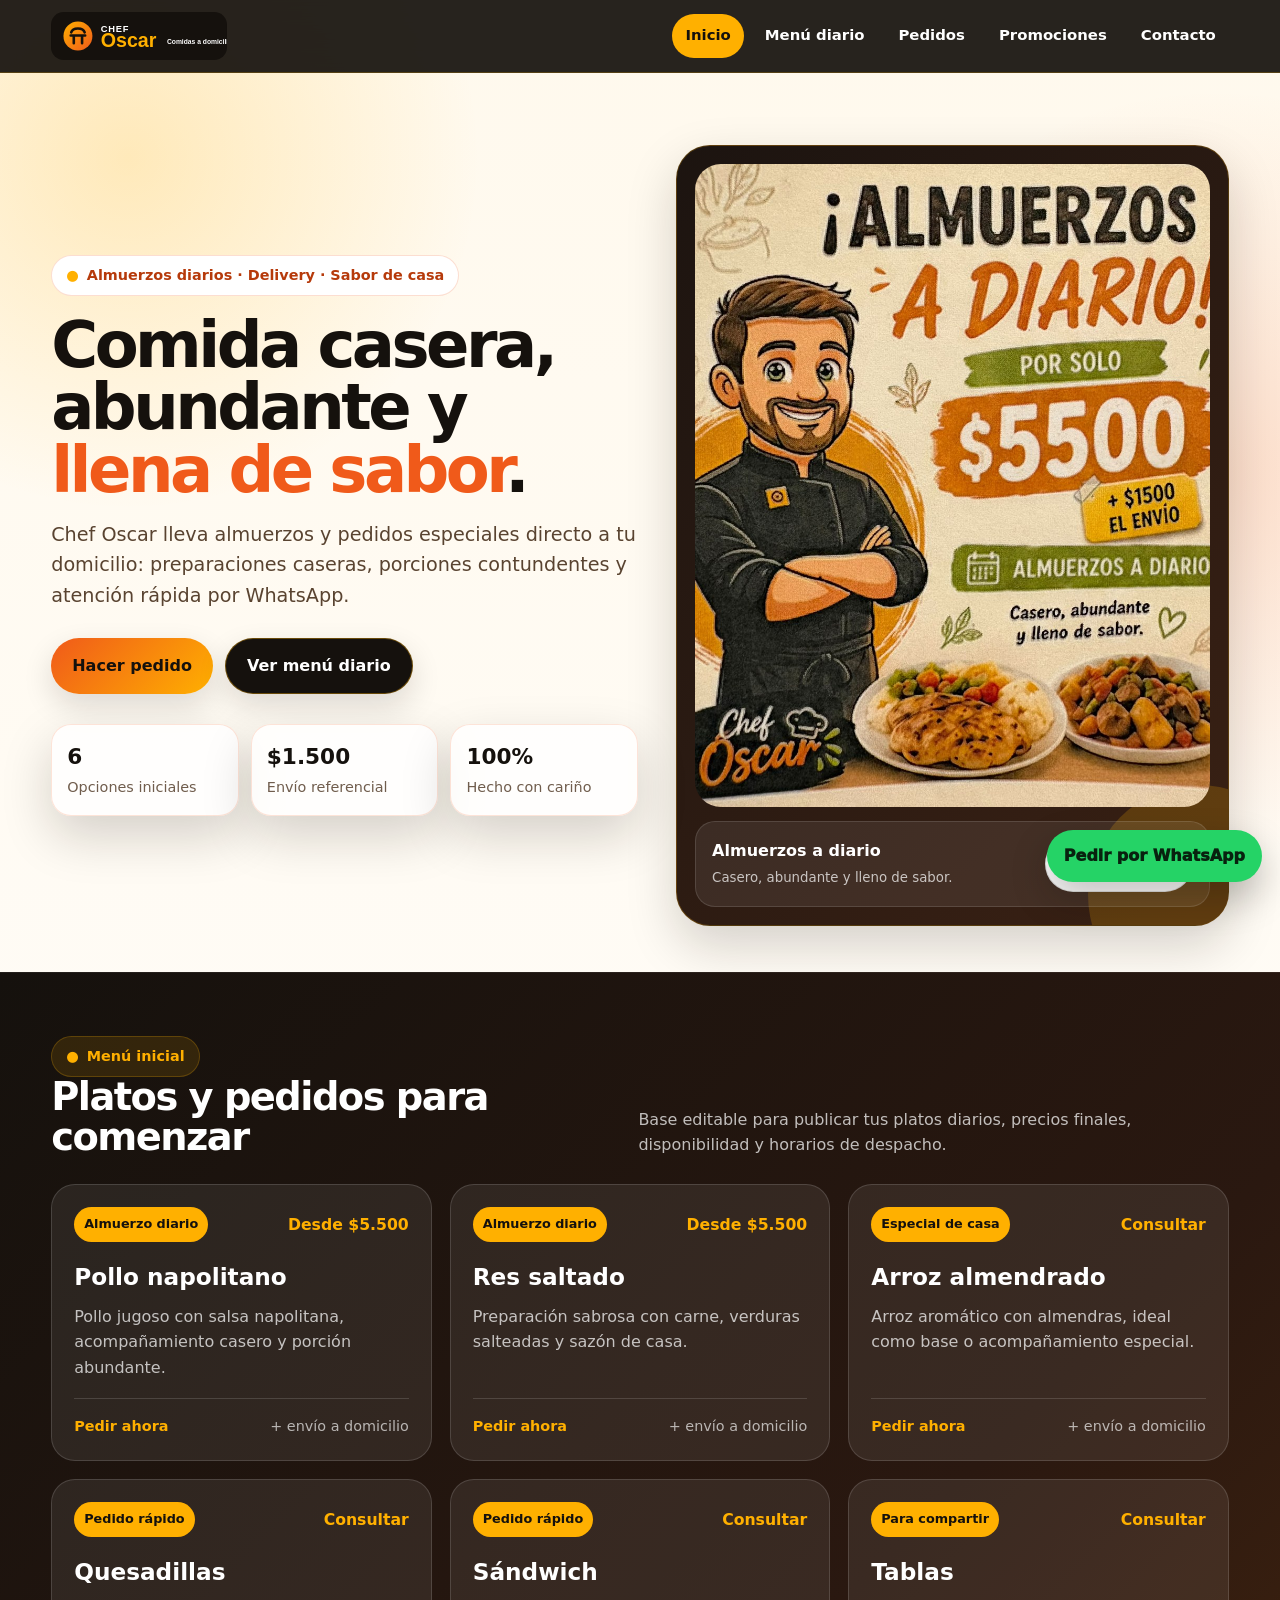
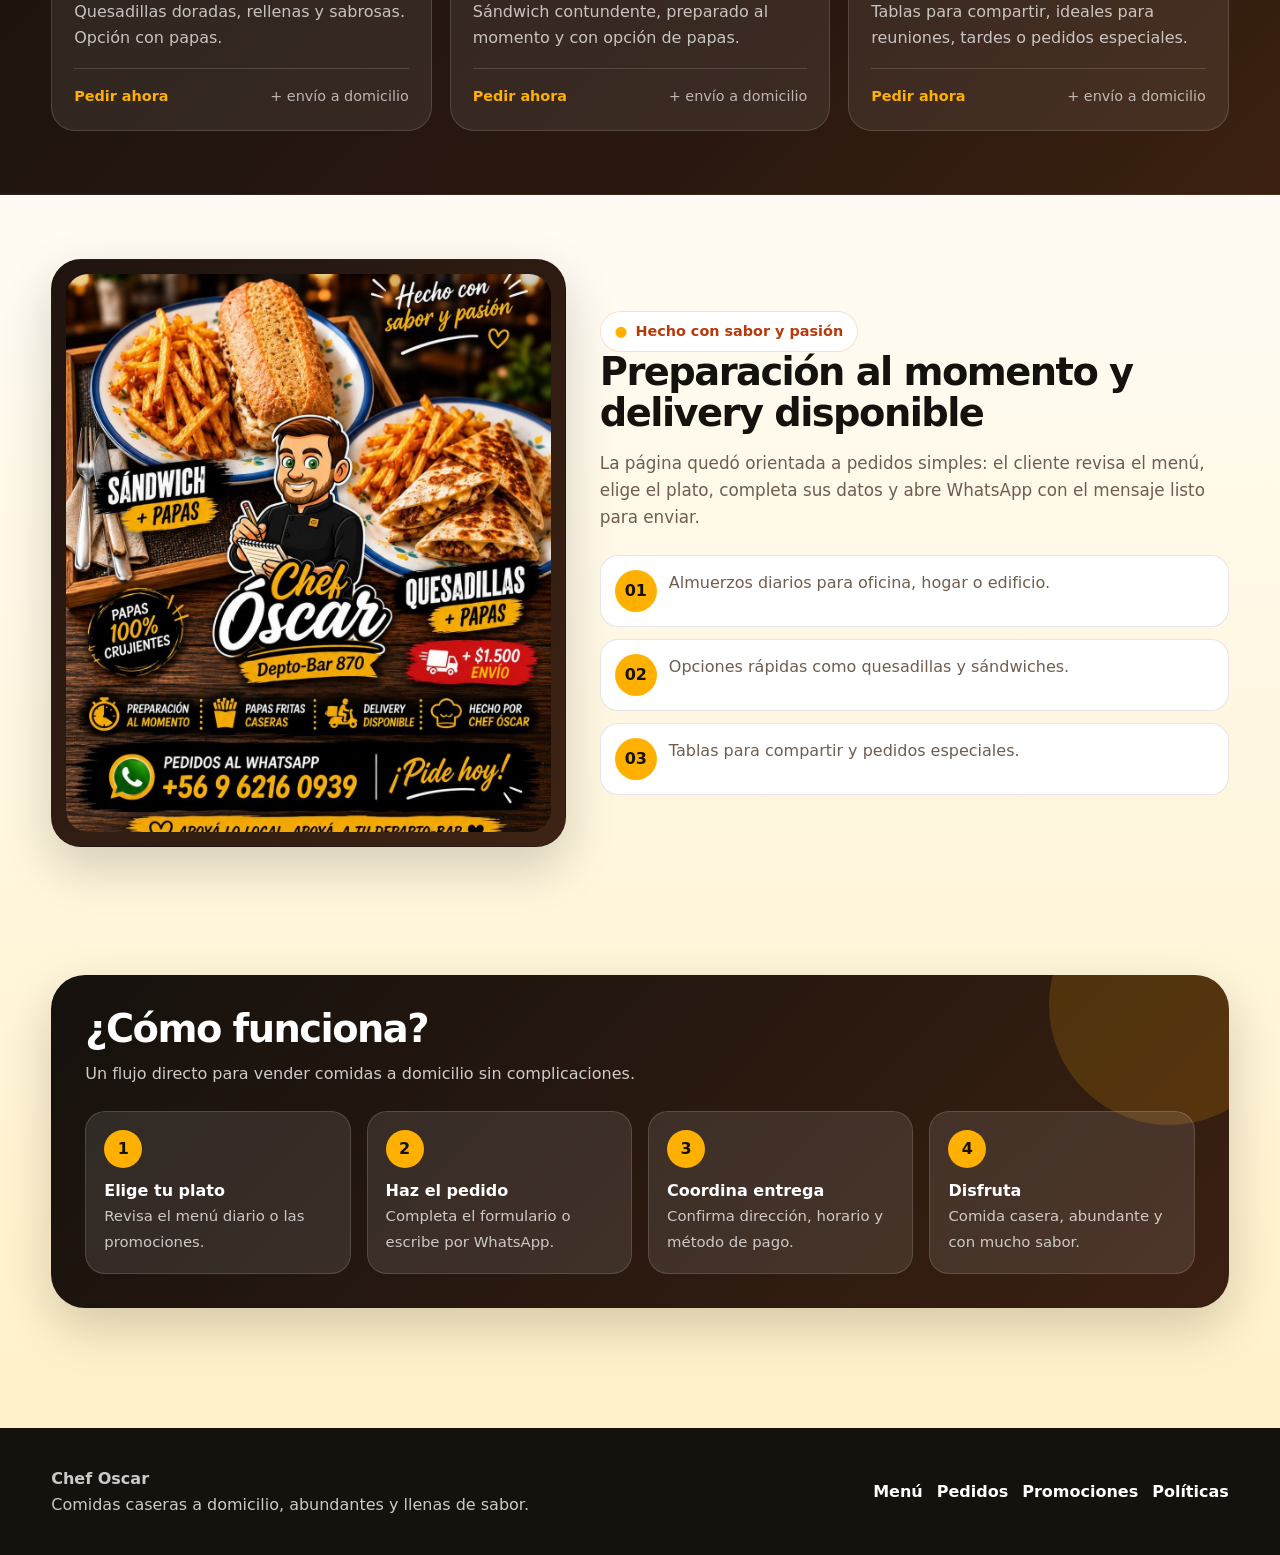
==== index.html @ ad1b1b93 "Add files via upload" ====
<!doctype html>
<html lang="es-CL">
<head>
  <meta charset="utf-8">
  <meta name="viewport" content="width=device-width, initial-scale=1">
  <title>Chef Oscar | Comidas caseras a domicilio</title>
  <meta name="description" content="Comidas caseras a domicilio, abundantes y llenas de sabor. Almuerzos diarios, quesadillas, sándwiches, tablas y pedidos por WhatsApp.">
  <meta name="theme-color" content="#15110d">
  <link rel="icon" href="assets/logo.svg" type="image/svg+xml">
  <link rel="stylesheet" href="assets/styles.css">
</head>
<body>
<header class="topbar">
  <div class="container nav">
    <a class="logo" href="index.html" class="active" aria-label="Ir al inicio"><img src="assets/logo.svg" alt="Chef Oscar"></a>
    <button class="nav-toggle" type="button" aria-label="Abrir menú" data-menu-toggle>Menú</button>
    <nav class="menu" aria-label="Navegación principal" data-menu>
      <a href="index.html" class="active">Inicio</a>
      <a href="menu.html">Menú diario</a>
      <a href="pedidos.html">Pedidos</a>
      <a href="promociones.html">Promociones</a>
      <a href="contacto.html">Contacto</a>
    </nav>
  </div>
</header>
<main>
  <section class="hero">
    <div class="container hero-grid">
      <div class="hero-copy">
        <span class="eyebrow">Almuerzos diarios · Delivery · Sabor de casa</span>
        <h1>Comida casera, abundante y <span>llena de sabor</span>.</h1>
        <p class="lead">Chef Oscar lleva almuerzos y pedidos especiales directo a tu domicilio: preparaciones caseras, porciones contundentes y atención rápida por WhatsApp.</p>
        <div class="hero-actions">
          <a class="btn btn-primary" href="pedidos.html">Hacer pedido</a>
          <a class="btn btn-soft" href="menu.html">Ver menú diario</a>
        </div>
        <div class="mini-stats">
          <div class="stat"><strong>6</strong><span>Opciones iniciales</span></div>
          <div class="stat"><strong>$1.500</strong><span>Envío referencial</span></div>
          <div class="stat"><strong>100%</strong><span>Hecho con cariño</span></div>
        </div>
      </div>
      <aside class="hero-card">
        <img src="assets/img/almuerzos-diarios.jpg" alt="Promoción de almuerzos diarios Chef Oscar" loading="eager">
        <div class="card-caption"><div><b>Almuerzos a diario</b><br><small>Casero, abundante y lleno de sabor.</small></div><a class="btn btn-outline" href="promociones.html">Ver promos</a></div>
      </aside>
    </div>
  </section>

  <section class="section section-dark">
    <div class="container">
      <div class="section-title light">
        <div><span class="eyebrow dark">Menú inicial</span><h2>Platos y pedidos para comenzar</h2></div>
        <p>Base editable para publicar tus platos diarios, precios finales, disponibilidad y horarios de despacho.</p>
      </div>
      <div class="grid grid-3"><article class="food-card">
  <div class="food-top"><span>Almuerzo diario</span><strong>Desde $5.500</strong></div>
  <h3>Pollo napolitano</h3>
  <p>Pollo jugoso con salsa napolitana, acompañamiento casero y porción abundante.</p>
  <div class="food-actions"><a class="mini-link" href="pedidos.html">Pedir ahora</a><span>+ envío a domicilio</span></div>
</article>
<article class="food-card">
  <div class="food-top"><span>Almuerzo diario</span><strong>Desde $5.500</strong></div>
  <h3>Res saltado</h3>
  <p>Preparación sabrosa con carne, verduras salteadas y sazón de casa.</p>
  <div class="food-actions"><a class="mini-link" href="pedidos.html">Pedir ahora</a><span>+ envío a domicilio</span></div>
</article>
<article class="food-card">
  <div class="food-top"><span>Especial de casa</span><strong>Consultar</strong></div>
  <h3>Arroz almendrado</h3>
  <p>Arroz aromático con almendras, ideal como base o acompañamiento especial.</p>
  <div class="food-actions"><a class="mini-link" href="pedidos.html">Pedir ahora</a><span>+ envío a domicilio</span></div>
</article>
<article class="food-card">
  <div class="food-top"><span>Pedido rápido</span><strong>Consultar</strong></div>
  <h3>Quesadillas</h3>
  <p>Quesadillas doradas, rellenas y sabrosas. Opción con papas.</p>
  <div class="food-actions"><a class="mini-link" href="pedidos.html">Pedir ahora</a><span>+ envío a domicilio</span></div>
</article>
<article class="food-card">
  <div class="food-top"><span>Pedido rápido</span><strong>Consultar</strong></div>
  <h3>Sándwich</h3>
  <p>Sándwich contundente, preparado al momento y con opción de papas.</p>
  <div class="food-actions"><a class="mini-link" href="pedidos.html">Pedir ahora</a><span>+ envío a domicilio</span></div>
</article>
<article class="food-card">
  <div class="food-top"><span>Para compartir</span><strong>Consultar</strong></div>
  <h3>Tablas</h3>
  <p>Tablas para compartir, ideales para reuniones, tardes o pedidos especiales.</p>
  <div class="food-actions"><a class="mini-link" href="pedidos.html">Pedir ahora</a><span>+ envío a domicilio</span></div>
</article></div>
    </div>
  </section>

  <section class="section">
    <div class="container feature-grid">
      <div class="promo-card image-promo">
        <img src="assets/img/sandwich-quesadillas.jpg" alt="Promoción de sándwich, quesadillas y papas Chef Oscar" loading="lazy">
      </div>
      <div class="feature-copy">
        <span class="eyebrow">Hecho con sabor y pasión</span>
        <h2>Preparación al momento y delivery disponible</h2>
        <p>La página quedó orientada a pedidos simples: el cliente revisa el menú, elige el plato, completa sus datos y abre WhatsApp con el mensaje listo para enviar.</p>
        <div class="benefit-list">
          <div><b>01</b><span>Almuerzos diarios para oficina, hogar o edificio.</span></div>
          <div><b>02</b><span>Opciones rápidas como quesadillas y sándwiches.</span></div>
          <div><b>03</b><span>Tablas para compartir y pedidos especiales.</span></div>
        </div>
      </div>
    </div>
  </section>

  <section class="section">
    <div class="container wide-band">
      <h2>¿Cómo funciona?</h2>
      <p>Un flujo directo para vender comidas a domicilio sin complicaciones.</p>
      <div class="steps">
        <div class="step"><b>1</b><strong>Elige tu plato</strong><span>Revisa el menú diario o las promociones.</span></div>
        <div class="step"><b>2</b><strong>Haz el pedido</strong><span>Completa el formulario o escribe por WhatsApp.</span></div>
        <div class="step"><b>3</b><strong>Coordina entrega</strong><span>Confirma dirección, horario y método de pago.</span></div>
        <div class="step"><b>4</b><strong>Disfruta</strong><span>Comida casera, abundante y con mucho sabor.</span></div>
      </div>
    </div>
  </section>
</main>
<a class="floating-whatsapp" href="https://wa.me/56962160939?text=Hola%2C%20quiero%20hacer%20un%20pedido%20de%20comida%20a%20domicilio" target="_blank" rel="noreferrer">Pedir por WhatsApp</a>
<footer class="footer">
  <div class="container footer-grid">
    <div>
      <strong>Chef Oscar</strong><br>
      Comidas caseras a domicilio, abundantes y llenas de sabor.
    </div>
    <div class="footer-links">
      <a href="menu.html">Menú</a>
      <a href="pedidos.html">Pedidos</a>
      <a href="promociones.html">Promociones</a>
      <a href="politicas.html">Políticas</a>
    </div>
  </div>
</footer>
<script src="assets/script.js"></script>
</body>
</html>
---- assets/styles.css ----
:root{
  --black:#15110d;
  --black-2:#241812;
  --brown:#5a351d;
  --wood:#7a431f;
  --orange:#f05a1a;
  --orange-dark:#b63a0b;
  --yellow:#ffb000;
  --yellow-soft:#ffe7a6;
  --cream:#fff3d3;
  --cream-2:#fff9ed;
  --green:#6f8f1f;
  --white:#ffffff;
  --text:#261a12;
  --muted:#705d4d;
  --shadow:0 20px 50px rgba(21,17,13,.18);
  --radius:24px;
}
*{box-sizing:border-box}
html{scroll-behavior:smooth}
body{
  margin:0;
  font-family:Inter, ui-sans-serif, system-ui, -apple-system, BlinkMacSystemFont, "Segoe UI", Arial, sans-serif;
  color:var(--text);
  background:
    radial-gradient(circle at 10% 5%, rgba(255,176,0,.22), transparent 22rem),
    radial-gradient(circle at 95% 15%, rgba(240,90,26,.18), transparent 24rem),
    linear-gradient(180deg,var(--cream-2),#fffdfa 52%,#fff0c4);
  line-height:1.6;
}
a{color:inherit;text-decoration:none}
img{max-width:100%;display:block}
.container{width:min(1180px,92%);margin-inline:auto}
.topbar{position:sticky;top:0;z-index:50;background:rgba(21,17,13,.92);backdrop-filter:blur(14px);border-bottom:1px solid rgba(255,176,0,.22)}
.nav{display:flex;align-items:center;justify-content:space-between;gap:18px;padding:12px 0}.logo img{width:176px;height:auto}.menu{display:flex;align-items:center;gap:8px;flex-wrap:wrap;justify-content:flex-end}.menu a{padding:10px 13px;border-radius:999px;color:#fff;font-weight:800;font-size:.93rem}.menu a:hover,.menu a.active{background:var(--yellow);color:var(--black)}.nav-toggle{display:none;border:1px solid rgba(255,255,255,.2);background:rgba(255,255,255,.08);color:#fff;border-radius:999px;padding:9px 14px;font-weight:900}
.btn{display:inline-flex;align-items:center;justify-content:center;gap:10px;border:0;border-radius:999px;padding:14px 21px;font-weight:900;cursor:pointer;transition:.2s ease;box-shadow:0 12px 30px rgba(21,17,13,.14)}.btn-primary{background:linear-gradient(135deg,var(--orange),var(--yellow));color:var(--black)}.btn-primary:hover{transform:translateY(-2px);filter:saturate(1.08)}.btn-soft{background:var(--black);color:white;border:1px solid rgba(255,176,0,.36)}.btn-soft:hover{background:#000;transform:translateY(-2px)}.btn-outline{background:white;color:var(--black);border:1px solid rgba(21,17,13,.12);box-shadow:none}.btn-outline:hover{background:var(--yellow-soft)}.full{width:100%}.spaced{margin-top:12px}
.hero{padding:72px 0 46px;position:relative;overflow:hidden}.hero-grid{display:grid;grid-template-columns:1.03fr .97fr;gap:38px;align-items:center}.hero-copy{position:relative;z-index:2}.eyebrow{display:inline-flex;align-items:center;gap:8px;border-radius:999px;background:#fff;border:1px solid rgba(240,90,26,.2);padding:8px 14px;color:var(--orange-dark);font-weight:900;font-size:.9rem}.eyebrow:before{content:"●";color:var(--yellow)}.eyebrow.dark{background:rgba(255,176,0,.12);border-color:rgba(255,176,0,.22);color:var(--yellow)}h1{font-size:clamp(2.5rem,5vw,5.4rem);line-height:.98;margin:18px 0 18px;letter-spacing:-.055em;color:var(--black)}h1 span{color:var(--orange)}h2{font-size:clamp(2rem,3vw,3.2rem);line-height:1.06;margin:0;color:var(--black);letter-spacing:-.04em}.lead{font-size:clamp(1.05rem,1.5vw,1.24rem);color:#594330;max-width:68ch;margin:0 0 26px}.hero-actions{display:flex;gap:12px;flex-wrap:wrap;margin-top:25px}.mini-stats{display:grid;grid-template-columns:repeat(3,1fr);gap:12px;margin-top:30px}.stat{background:rgba(255,255,255,.78);border:1px solid rgba(240,90,26,.16);border-radius:20px;padding:15px;box-shadow:var(--shadow)}.stat strong{display:block;color:var(--black);font-size:1.35rem}.stat span{font-size:.9rem;color:var(--muted)}.hero-card{background:linear-gradient(135deg,#1c1410,#3a2114);border:1px solid rgba(255,176,0,.24);border-radius:34px;padding:18px;box-shadow:var(--shadow);position:relative;overflow:hidden}.hero-card:before{content:"";position:absolute;inset:auto -80px -80px auto;width:220px;height:220px;border-radius:50%;background:rgba(255,176,0,.20)}.hero-card img{border-radius:26px;aspect-ratio:4/5;object-fit:cover;width:100%;position:relative}.card-caption{position:relative;display:flex;justify-content:space-between;gap:12px;align-items:center;margin-top:14px;background:rgba(255,255,255,.08);border:1px solid rgba(255,255,255,.12);border-radius:20px;padding:14px 16px;color:white}.card-caption small{color:rgba(255,255,255,.72)}
.section{padding:64px 0}.section-dark{background:linear-gradient(135deg,var(--black),#2a1810 70%,#3c210f);color:white;box-shadow:inset 0 1px 0 rgba(255,255,255,.06), inset 0 -1px 0 rgba(255,255,255,.06)}.section-title{display:flex;justify-content:space-between;align-items:end;gap:20px;margin-bottom:26px}.section-title p{margin:0;color:var(--muted);max-width:58ch}.section-title.light h2{color:white}.section-title.light p{color:rgba(255,255,255,.72)}.grid{display:grid;gap:18px}.grid-3{grid-template-columns:repeat(3,1fr)}.grid-2{grid-template-columns:repeat(2,1fr)}
.food-card,.info-card,.form-card,.quote-result,.note-card{background:rgba(255,255,255,.86);border:1px solid rgba(21,17,13,.1);border-radius:var(--radius);box-shadow:var(--shadow)}.section-dark .food-card{background:rgba(255,255,255,.08);border-color:rgba(255,255,255,.14);color:white;box-shadow:none}.food-card{padding:22px;display:flex;flex-direction:column;min-height:230px}.food-top{display:flex;justify-content:space-between;gap:10px;align-items:center;margin-bottom:16px}.food-top span{background:var(--yellow);color:var(--black);border-radius:999px;padding:7px 10px;font-size:.8rem;font-weight:900}.food-top strong{color:var(--orange);font-size:.98rem}.section-dark .food-top strong{color:var(--yellow)}.food-card h3{margin:0 0 9px;font-size:1.45rem;color:inherit}.food-card p{margin:0 0 18px;color:var(--muted)}.section-dark .food-card p{color:rgba(255,255,255,.72)}.food-actions{display:flex;justify-content:space-between;gap:10px;align-items:center;margin-top:auto;padding-top:16px;border-top:1px solid rgba(21,17,13,.1);font-size:.9rem;color:var(--muted)}.section-dark .food-actions{border-top-color:rgba(255,255,255,.14);color:rgba(255,255,255,.66)}.mini-link{font-weight:900;color:var(--orange)}.section-dark .mini-link{color:var(--yellow)}
.feature-grid{display:grid;grid-template-columns:.9fr 1.1fr;gap:34px;align-items:center}.promo-card{background:white;border:1px solid rgba(21,17,13,.12);border-radius:30px;padding:14px;box-shadow:var(--shadow);overflow:hidden}.promo-card img{border-radius:22px;aspect-ratio:4/4.6;object-fit:cover;width:100%}.promo-card h3{margin:14px 6px 6px;color:var(--black)}.promo-card p{margin:0 6px 10px;color:var(--muted)}.image-promo{background:linear-gradient(135deg,#1f1410,#3d2314)}.feature-copy p{color:var(--muted);font-size:1.05rem}.benefit-list{display:grid;gap:12px;margin-top:24px}.benefit-list div{display:flex;gap:12px;align-items:start;background:white;border:1px solid rgba(21,17,13,.1);border-radius:18px;padding:14px}.benefit-list b{background:var(--yellow);color:var(--black);border-radius:999px;min-width:42px;height:42px;display:grid;place-items:center}.benefit-list span{color:var(--muted)}
.wide-band{background:linear-gradient(135deg,var(--black),#3b2012);color:white;border-radius:34px;padding:34px;box-shadow:var(--shadow);position:relative;overflow:hidden}.wide-band:before{content:"";position:absolute;width:240px;height:240px;background:rgba(255,176,0,.16);border-radius:50%;right:-60px;top:-90px}.wide-band h2,.wide-band p,.wide-band .steps{position:relative}.wide-band h2{color:white;margin:0 0 12px}.wide-band p{margin:0;color:rgba(255,255,255,.78);max-width:70ch}.steps{display:grid;grid-template-columns:repeat(4,1fr);gap:16px;margin-top:24px}.step{background:rgba(255,255,255,.1);border:1px solid rgba(255,255,255,.14);border-radius:20px;padding:18px}.step b{display:flex;width:38px;height:38px;background:var(--yellow);color:var(--black);border-radius:50%;align-items:center;justify-content:center;margin-bottom:10px}.step strong{display:block;color:white}.step span{color:rgba(255,255,255,.74);font-size:.93rem}
.page-header{padding:54px 0 22px}.page-header h1{font-size:clamp(2.35rem,4.4vw,4.8rem);margin:12px 0 14px}.breadcrumb{color:var(--muted);font-weight:800}.breadcrumb a{color:var(--orange-dark)}.table-wrap{overflow:auto;border-radius:24px;border:1px solid rgba(21,17,13,.12);background:white;box-shadow:var(--shadow)}table{width:100%;border-collapse:collapse;min-width:780px}th,td{text-align:left;padding:15px 16px;border-bottom:1px solid rgba(21,17,13,.08)}th{background:var(--black);color:white;font-size:.9rem}td{color:#3c2a1d}tr:hover td{background:#fff7e6}.note-card{padding:28px}.note-card p{color:var(--muted);margin-bottom:0}.form-layout{display:grid;grid-template-columns:1fr .8fr;gap:22px;align-items:start}.form-card{padding:24px}.field{display:grid;gap:7px;margin-bottom:15px}.field.two{grid-template-columns:1fr 1fr;gap:14px}.field label{font-weight:900;color:var(--black)}.field input,.field select,.field textarea{width:100%;border:1px solid rgba(21,17,13,.18);border-radius:16px;padding:13px 14px;font:inherit;background:#fffdf7;color:var(--text);outline:none}.field textarea{min-height:118px;resize:vertical}.field input:focus,.field select:focus,.field textarea:focus{border-color:var(--orange);box-shadow:0 0 0 4px rgba(255,176,0,.22)}.form-help{font-size:.9rem;color:var(--muted);margin-bottom:0}.quote-result{padding:24px;position:sticky;top:96px}.quote-result strong{display:block;font-size:2.4rem;color:var(--black);margin:12px 0}.quote-result p{color:var(--muted)}.notice{background:#fff3d3;border:1px solid rgba(255,176,0,.35);border-radius:18px;padding:14px;color:#60430f}.promo-grid{display:grid;grid-template-columns:repeat(2,1fr);gap:22px}.contact-list{display:grid;gap:12px}.contact-item{display:flex;gap:12px;background:rgba(255,255,255,.86);border:1px solid rgba(21,17,13,.1);border-radius:20px;padding:16px;box-shadow:0 12px 28px rgba(21,17,13,.08)}.contact-item b{color:var(--black)}.icon{width:42px;height:42px;border-radius:14px;display:grid;place-items:center;background:var(--yellow-soft);font-size:1.2rem;flex:0 0 auto}.detail-card{padding:22px}.detail-card h3{margin:0 0 10px;color:var(--black)}.detail-card p{margin:0;color:var(--muted)}
.footer{padding:38px 0;background:var(--black);color:rgba(255,255,255,.78);margin-top:56px}.footer-grid{display:grid;grid-template-columns:1.1fr .9fr;gap:24px;align-items:center}.footer a{color:white;font-weight:900}.footer-links{display:flex;gap:14px;justify-content:flex-end;flex-wrap:wrap}.floating-whatsapp{position:fixed;right:18px;bottom:18px;z-index:60;background:#25d366;color:#08220f;border-radius:999px;padding:13px 17px;font-weight:950;box-shadow:0 16px 36px rgba(21,17,13,.26)}.floating-whatsapp:hover{filter:saturate(1.08);transform:translateY(-1px)}
@media (max-width:930px){.hero-grid,.feature-grid,.form-layout,.grid-2,.footer-grid{grid-template-columns:1fr}.grid-3,.promo-grid{grid-template-columns:1fr 1fr}.steps{grid-template-columns:1fr 1fr}.section-title{align-items:start;flex-direction:column}.mini-stats{grid-template-columns:1fr 1fr}.quote-result{position:static}.menu{display:none;width:100%;flex-direction:column;align-items:stretch;padding-top:10px}.menu.open{display:flex}.menu a{text-align:center;background:rgba(255,255,255,.06)}.nav{align-items:flex-start;flex-wrap:wrap}.nav-toggle{display:inline-flex}.hero{padding-top:44px}.hero-card img{aspect-ratio:4/4.4}}
@media (max-width:640px){.grid-3,.promo-grid,.steps,.mini-stats,.field.two{grid-template-columns:1fr}.hero-actions{flex-direction:column}.btn{width:100%}.logo img{width:150px}.floating-whatsapp{left:14px;right:14px;text-align:center;justify-content:center}.page-header{padding-top:34px}.section{padding:46px 0}.hero-card{padding:12px}.card-caption{flex-direction:column;align-items:flex-start}h1{font-size:clamp(2.2rem,15vw,3.4rem)}}
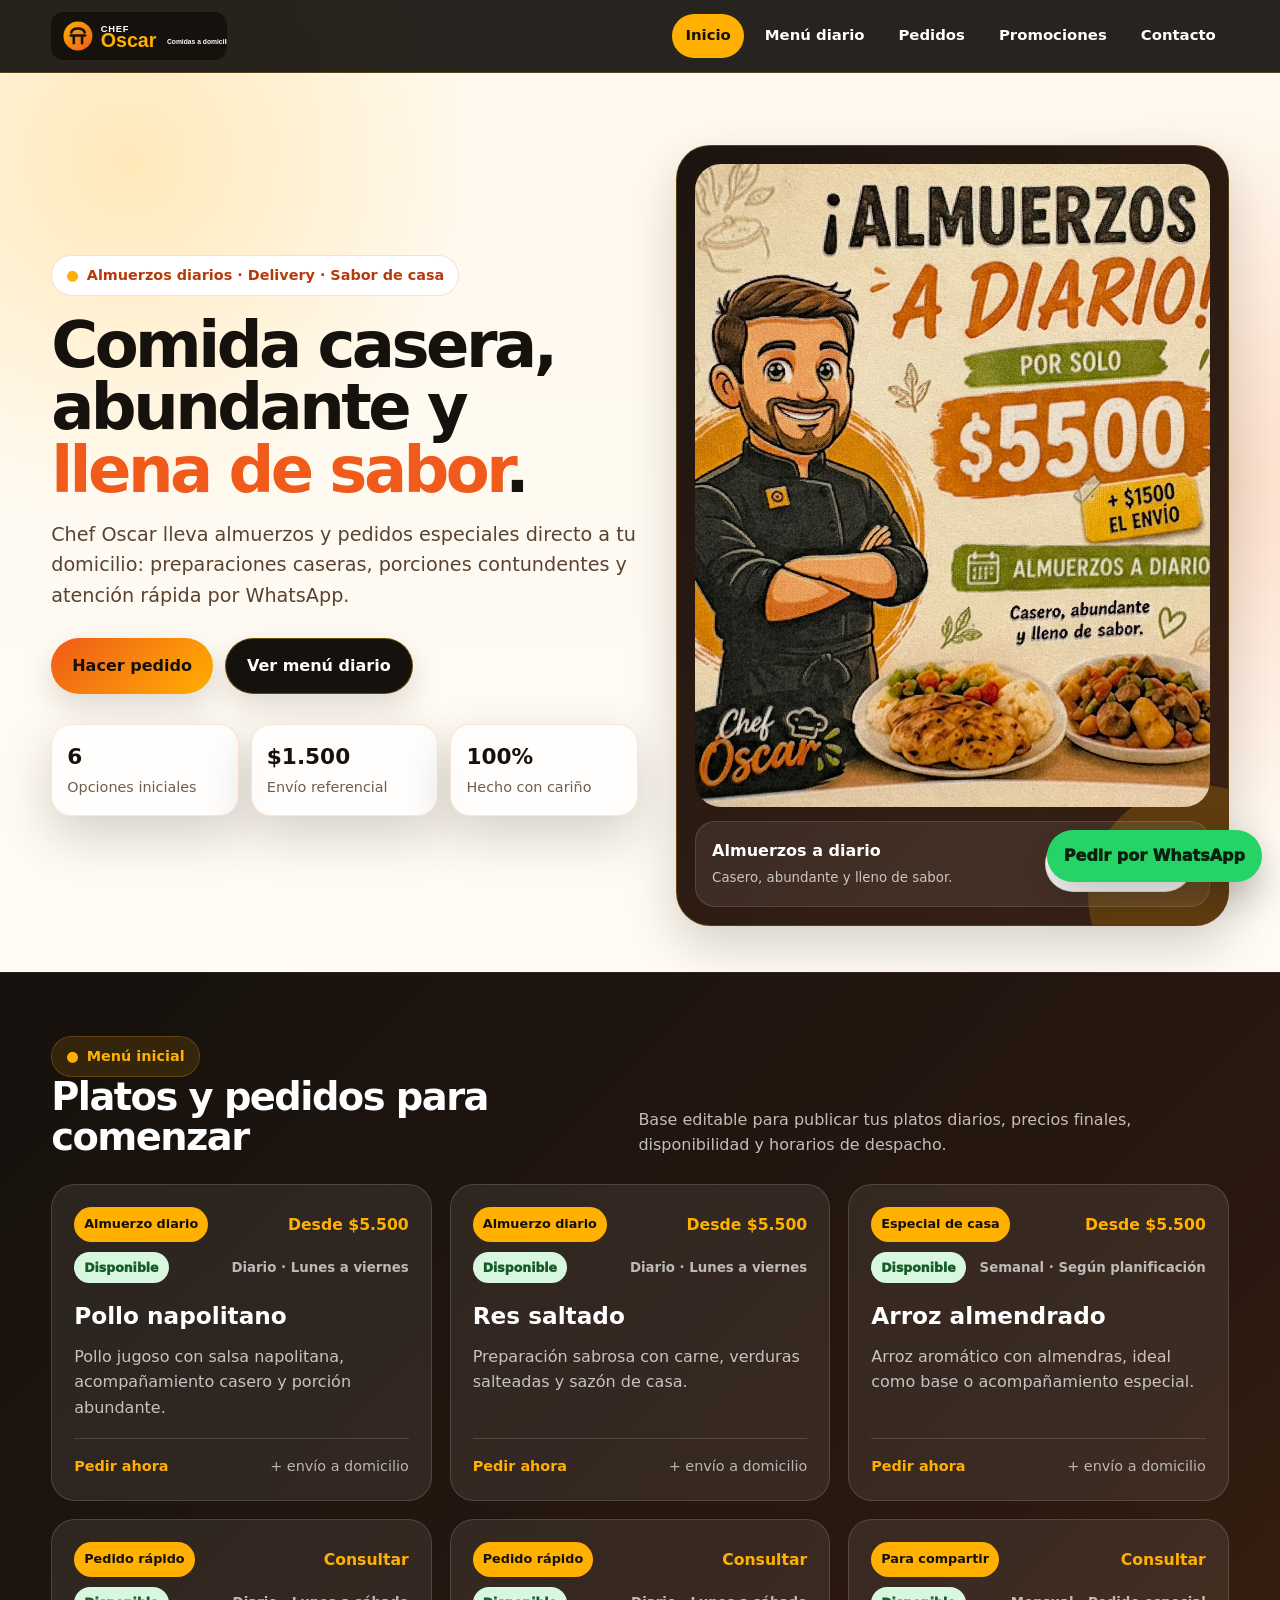
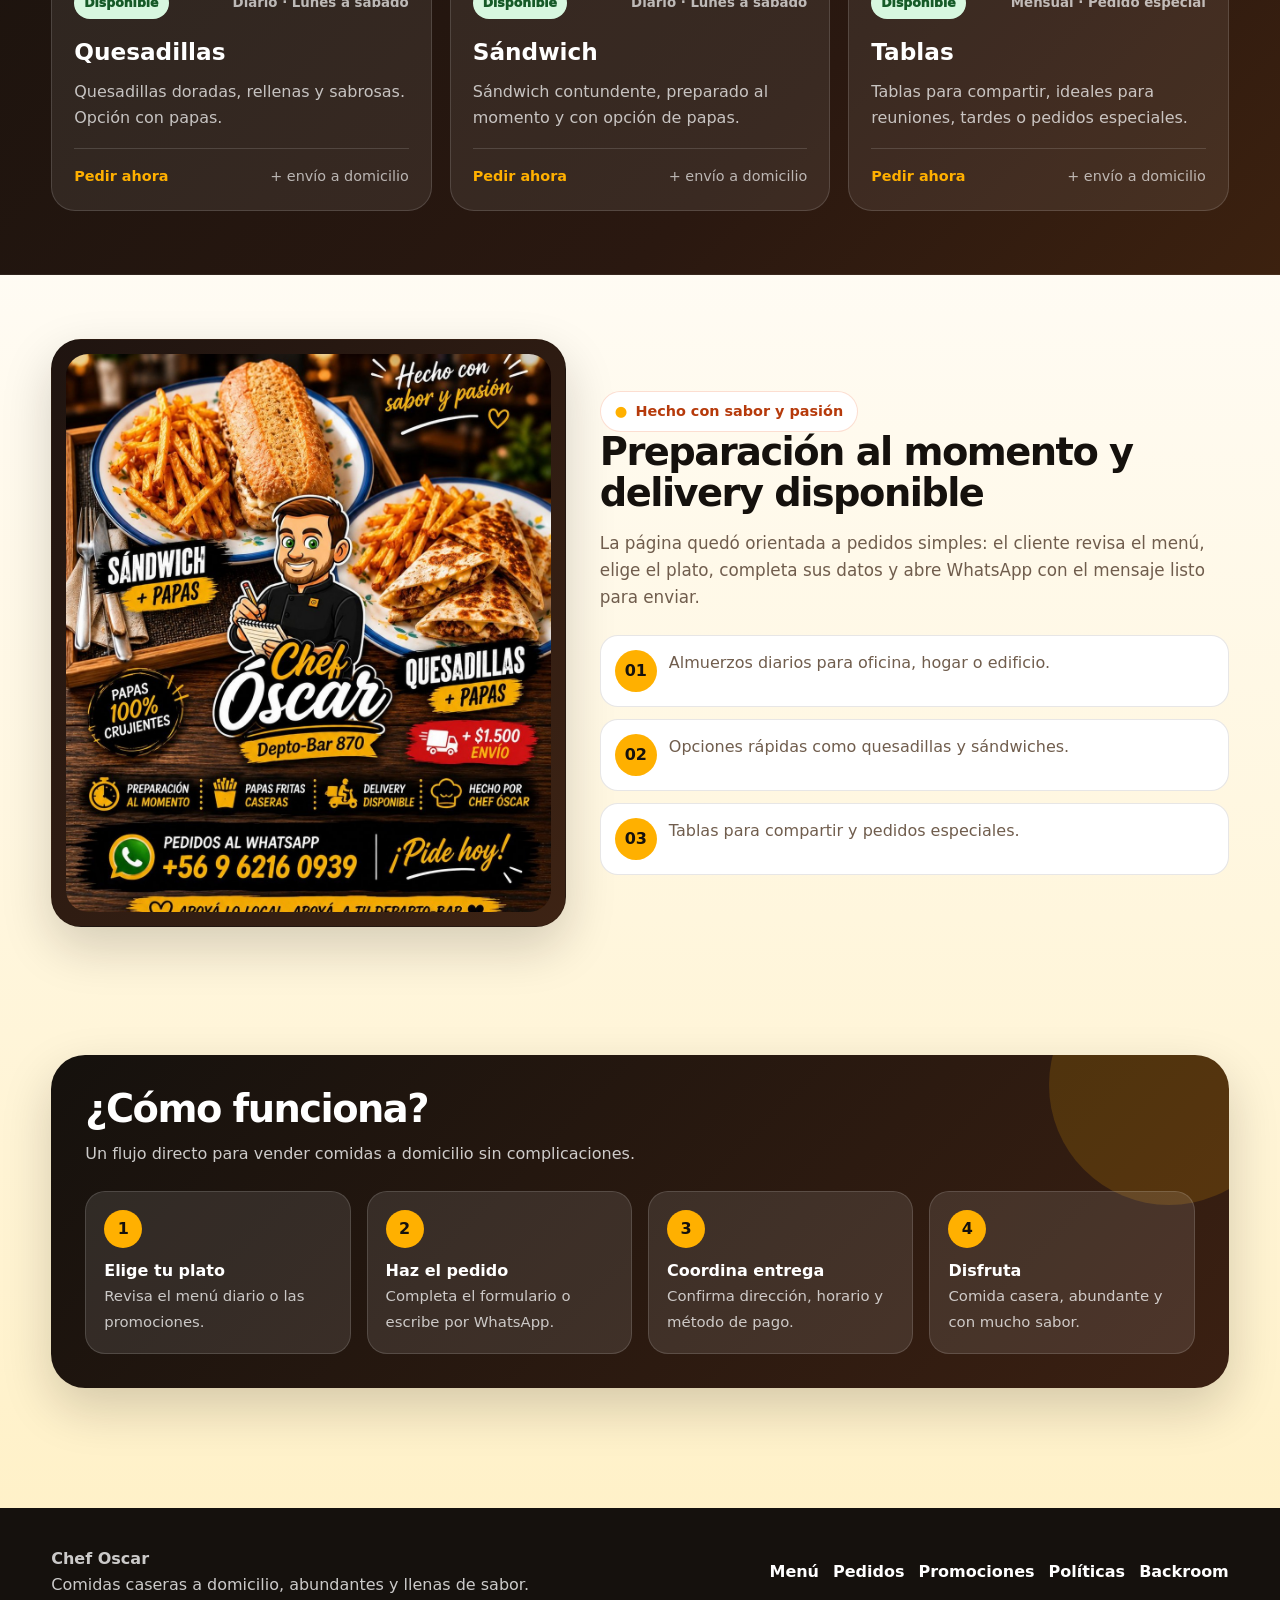
==== commit 794a7e3a: "version 2 de la página" ====
--- a/index.html
+++ b/index.html
@@ -12,7 +12,7 @@
 <body>
 <header class="topbar">
   <div class="container nav">
-    <a class="logo" href="index.html" class="active" aria-label="Ir al inicio"><img src="assets/logo.svg" alt="Chef Oscar"></a>
+    <a class="logo active" href="index.html" aria-label="Ir al inicio"><img src="assets/logo.svg" alt="Chef Oscar"></a>
     <button class="nav-toggle" type="button" aria-label="Abrir menú" data-menu-toggle>Menú</button>
     <nav class="menu" aria-label="Navegación principal" data-menu>
       <a href="index.html" class="active">Inicio</a>
@@ -53,42 +53,7 @@
         <div><span class="eyebrow dark">Menú inicial</span><h2>Platos y pedidos para comenzar</h2></div>
         <p>Base editable para publicar tus platos diarios, precios finales, disponibilidad y horarios de despacho.</p>
       </div>
-      <div class="grid grid-3"><article class="food-card">
-  <div class="food-top"><span>Almuerzo diario</span><strong>Desde $5.500</strong></div>
-  <h3>Pollo napolitano</h3>
-  <p>Pollo jugoso con salsa napolitana, acompañamiento casero y porción abundante.</p>
-  <div class="food-actions"><a class="mini-link" href="pedidos.html">Pedir ahora</a><span>+ envío a domicilio</span></div>
-</article>
-<article class="food-card">
-  <div class="food-top"><span>Almuerzo diario</span><strong>Desde $5.500</strong></div>
-  <h3>Res saltado</h3>
-  <p>Preparación sabrosa con carne, verduras salteadas y sazón de casa.</p>
-  <div class="food-actions"><a class="mini-link" href="pedidos.html">Pedir ahora</a><span>+ envío a domicilio</span></div>
-</article>
-<article class="food-card">
-  <div class="food-top"><span>Especial de casa</span><strong>Consultar</strong></div>
-  <h3>Arroz almendrado</h3>
-  <p>Arroz aromático con almendras, ideal como base o acompañamiento especial.</p>
-  <div class="food-actions"><a class="mini-link" href="pedidos.html">Pedir ahora</a><span>+ envío a domicilio</span></div>
-</article>
-<article class="food-card">
-  <div class="food-top"><span>Pedido rápido</span><strong>Consultar</strong></div>
-  <h3>Quesadillas</h3>
-  <p>Quesadillas doradas, rellenas y sabrosas. Opción con papas.</p>
-  <div class="food-actions"><a class="mini-link" href="pedidos.html">Pedir ahora</a><span>+ envío a domicilio</span></div>
-</article>
-<article class="food-card">
-  <div class="food-top"><span>Pedido rápido</span><strong>Consultar</strong></div>
-  <h3>Sándwich</h3>
-  <p>Sándwich contundente, preparado al momento y con opción de papas.</p>
-  <div class="food-actions"><a class="mini-link" href="pedidos.html">Pedir ahora</a><span>+ envío a domicilio</span></div>
-</article>
-<article class="food-card">
-  <div class="food-top"><span>Para compartir</span><strong>Consultar</strong></div>
-  <h3>Tablas</h3>
-  <p>Tablas para compartir, ideales para reuniones, tardes o pedidos especiales.</p>
-  <div class="food-actions"><a class="mini-link" href="pedidos.html">Pedir ahora</a><span>+ envío a domicilio</span></div>
-</article></div>
+      <div class="grid grid-3" data-menu-cards data-filter="featured" data-limit="6"></div>
     </div>
   </section>
 
@@ -135,6 +100,7 @@
       <a href="pedidos.html">Pedidos</a>
       <a href="promociones.html">Promociones</a>
       <a href="politicas.html">Políticas</a>
+      <a href="backroom.html">Backroom</a>
     </div>
   </div>
 </footer>
--- a/assets/styles.css
+++ b/assets/styles.css
@@ -44,3 +44,6 @@
 .footer{padding:38px 0;background:var(--black);color:rgba(255,255,255,.78);margin-top:56px}.footer-grid{display:grid;grid-template-columns:1.1fr .9fr;gap:24px;align-items:center}.footer a{color:white;font-weight:900}.footer-links{display:flex;gap:14px;justify-content:flex-end;flex-wrap:wrap}.floating-whatsapp{position:fixed;right:18px;bottom:18px;z-index:60;background:#25d366;color:#08220f;border-radius:999px;padding:13px 17px;font-weight:950;box-shadow:0 16px 36px rgba(21,17,13,.26)}.floating-whatsapp:hover{filter:saturate(1.08);transform:translateY(-1px)}
 @media (max-width:930px){.hero-grid,.feature-grid,.form-layout,.grid-2,.footer-grid{grid-template-columns:1fr}.grid-3,.promo-grid{grid-template-columns:1fr 1fr}.steps{grid-template-columns:1fr 1fr}.section-title{align-items:start;flex-direction:column}.mini-stats{grid-template-columns:1fr 1fr}.quote-result{position:static}.menu{display:none;width:100%;flex-direction:column;align-items:stretch;padding-top:10px}.menu.open{display:flex}.menu a{text-align:center;background:rgba(255,255,255,.06)}.nav{align-items:flex-start;flex-wrap:wrap}.nav-toggle{display:inline-flex}.hero{padding-top:44px}.hero-card img{aspect-ratio:4/4.4}}
 @media (max-width:640px){.grid-3,.promo-grid,.steps,.mini-stats,.field.two{grid-template-columns:1fr}.hero-actions{flex-direction:column}.btn{width:100%}.logo img{width:150px}.floating-whatsapp{left:14px;right:14px;text-align:center;justify-content:center}.page-header{padding-top:34px}.section{padding:46px 0}.hero-card{padding:12px}.card-caption{flex-direction:column;align-items:flex-start}h1{font-size:clamp(2.2rem,15vw,3.4rem)}}
+
+
+.status-line{display:flex;justify-content:space-between;align-items:center;gap:12px;margin:-6px 0 14px}.status-line small{color:var(--muted);font-weight:800}.section-dark .status-line small{color:rgba(255,255,255,.68)}.status-pill{display:inline-flex;align-items:center;justify-content:center;border-radius:999px;padding:6px 10px;font-size:.78rem;font-weight:950;white-space:nowrap}.status-pill.on{background:#d7f7df;color:#165b28}.status-pill.off{background:#ffe0d8;color:#93270f}.food-card.unavailable{opacity:.68;filter:grayscale(.12)}.row-muted td{color:#897868}.empty-state{grid-column:1/-1;background:rgba(255,255,255,.86);border:1px dashed rgba(21,17,13,.18);border-radius:22px;padding:24px;text-align:center;color:var(--muted);font-weight:900}.admin-shell{padding:34px 0 70px}.admin-lock{max-width:520px;margin:0 auto}.admin-panel{display:grid;gap:22px}.admin-toolbar{display:flex;gap:12px;justify-content:space-between;align-items:center;flex-wrap:wrap}.admin-message{min-height:24px;font-weight:900}.admin-message.ok{color:#165b28}.admin-message.error{color:#93270f}.admin-card{background:rgba(255,255,255,.9);border:1px solid rgba(21,17,13,.1);border-radius:var(--radius);box-shadow:var(--shadow);padding:24px}.admin-grid{display:grid;grid-template-columns:1fr 1.25fr;gap:22px;align-items:start}.admin-table table{min-width:920px}.admin-actions{display:flex;gap:8px;flex-wrap:wrap}.btn-table{border:0;border-radius:999px;padding:9px 11px;font-weight:950;cursor:pointer;background:var(--black);color:white}.btn-table.success{background:#1b7f3b}.btn-table.danger{background:#b33118}.btn-table:hover{filter:saturate(1.08);transform:translateY(-1px)}.switch-row{display:flex;gap:16px;flex-wrap:wrap;margin:12px 0 16px}.checkline{display:flex;align-items:center;gap:9px;font-weight:900;color:var(--black)}.checkline input{width:18px;height:18px}.admin-actions-main{display:flex;gap:10px;flex-wrap:wrap}.import-label{cursor:pointer}.live-preview{display:grid;grid-template-columns:repeat(3,1fr);gap:16px}.backroom-note{background:#fff3d3;border:1px solid rgba(255,176,0,.35);border-radius:18px;padding:14px;color:#60430f}.backroom-page .footer{margin-top:0}@media (max-width:930px){.admin-grid{grid-template-columns:1fr}.live-preview{grid-template-columns:1fr 1fr}}@media (max-width:640px){.live-preview{grid-template-columns:1fr}.admin-actions-main,.admin-toolbar{align-items:stretch;flex-direction:column}.admin-actions-main .btn,.admin-toolbar .btn{width:100%}}
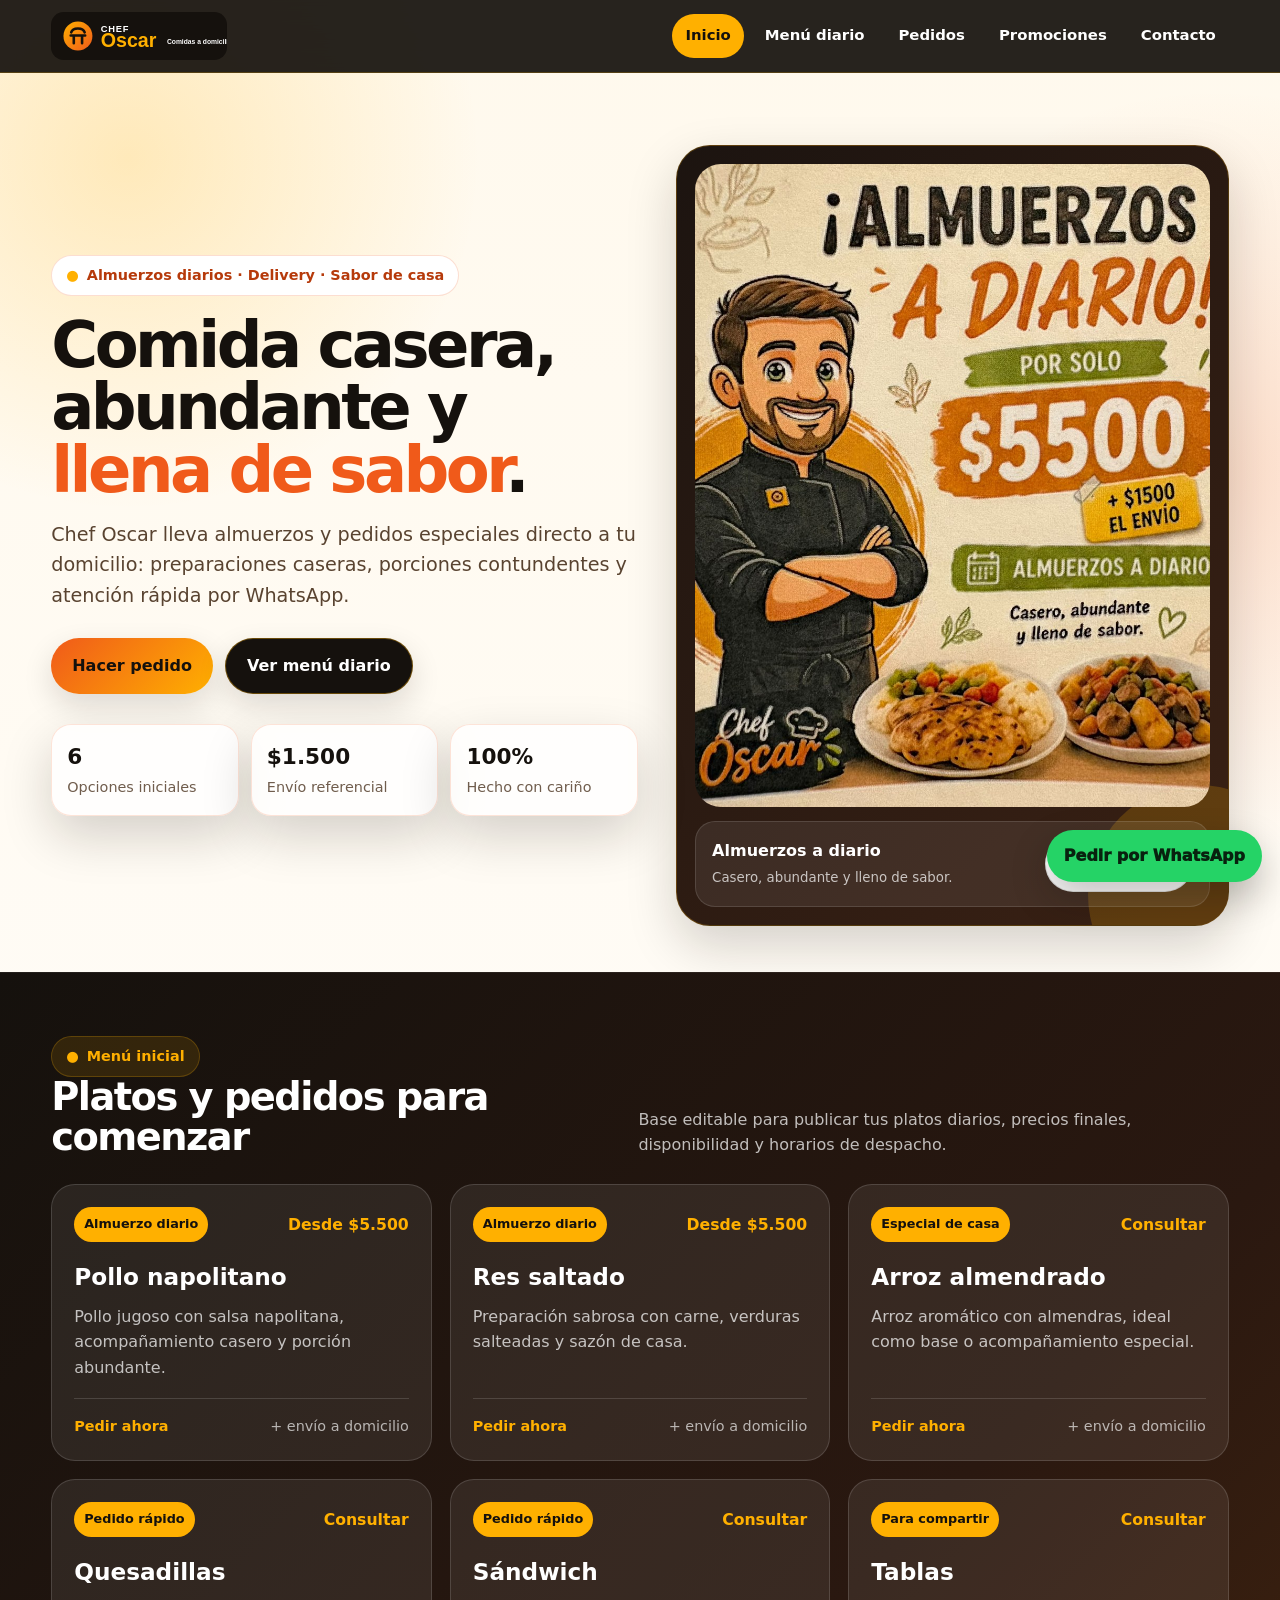
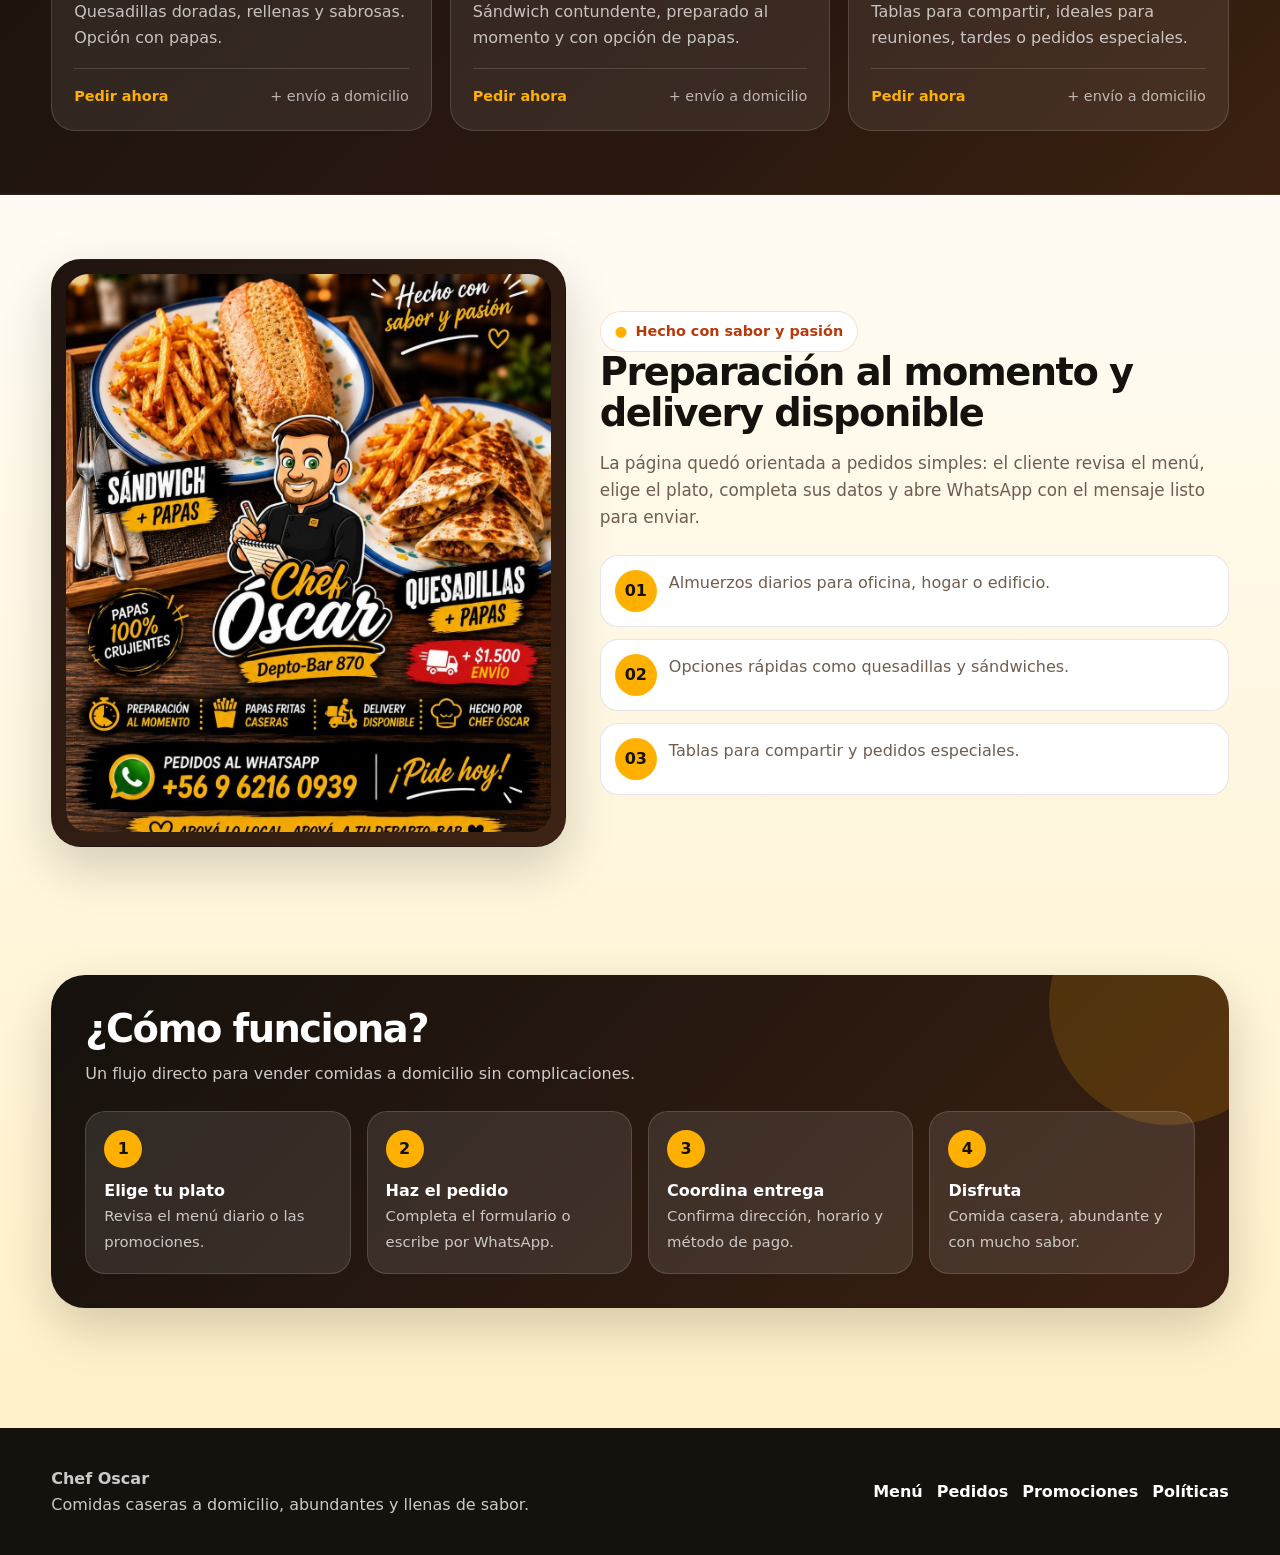
==== commit 5a482407: "Modificación para entrar al backroom" ====
--- a/index.html
+++ b/index.html
@@ -7,12 +7,12 @@
   <meta name="description" content="Comidas caseras a domicilio, abundantes y llenas de sabor. Almuerzos diarios, quesadillas, sándwiches, tablas y pedidos por WhatsApp.">
   <meta name="theme-color" content="#15110d">
   <link rel="icon" href="assets/logo.svg" type="image/svg+xml">
-  <link rel="stylesheet" href="assets/styles.css">
+  <link rel="stylesheet" href="assets/styles.css?v=backroom-fix-20260623-2">
 </head>
 <body>
 <header class="topbar">
   <div class="container nav">
-    <a class="logo active" href="index.html" aria-label="Ir al inicio"><img src="assets/logo.svg" alt="Chef Oscar"></a>
+    <a class="logo" href="index.html" class="active" aria-label="Ir al inicio"><img src="assets/logo.svg" alt="Chef Oscar"></a>
     <button class="nav-toggle" type="button" aria-label="Abrir menú" data-menu-toggle>Menú</button>
     <nav class="menu" aria-label="Navegación principal" data-menu>
       <a href="index.html" class="active">Inicio</a>
@@ -53,7 +53,42 @@
         <div><span class="eyebrow dark">Menú inicial</span><h2>Platos y pedidos para comenzar</h2></div>
         <p>Base editable para publicar tus platos diarios, precios finales, disponibilidad y horarios de despacho.</p>
       </div>
-      <div class="grid grid-3" data-menu-cards data-filter="featured" data-limit="6"></div>
+      <div class="grid grid-3"><article class="food-card">
+  <div class="food-top"><span>Almuerzo diario</span><strong>Desde $5.500</strong></div>
+  <h3>Pollo napolitano</h3>
+  <p>Pollo jugoso con salsa napolitana, acompañamiento casero y porción abundante.</p>
+  <div class="food-actions"><a class="mini-link" href="pedidos.html">Pedir ahora</a><span>+ envío a domicilio</span></div>
+</article>
+<article class="food-card">
+  <div class="food-top"><span>Almuerzo diario</span><strong>Desde $5.500</strong></div>
+  <h3>Res saltado</h3>
+  <p>Preparación sabrosa con carne, verduras salteadas y sazón de casa.</p>
+  <div class="food-actions"><a class="mini-link" href="pedidos.html">Pedir ahora</a><span>+ envío a domicilio</span></div>
+</article>
+<article class="food-card">
+  <div class="food-top"><span>Especial de casa</span><strong>Consultar</strong></div>
+  <h3>Arroz almendrado</h3>
+  <p>Arroz aromático con almendras, ideal como base o acompañamiento especial.</p>
+  <div class="food-actions"><a class="mini-link" href="pedidos.html">Pedir ahora</a><span>+ envío a domicilio</span></div>
+</article>
+<article class="food-card">
+  <div class="food-top"><span>Pedido rápido</span><strong>Consultar</strong></div>
+  <h3>Quesadillas</h3>
+  <p>Quesadillas doradas, rellenas y sabrosas. Opción con papas.</p>
+  <div class="food-actions"><a class="mini-link" href="pedidos.html">Pedir ahora</a><span>+ envío a domicilio</span></div>
+</article>
+<article class="food-card">
+  <div class="food-top"><span>Pedido rápido</span><strong>Consultar</strong></div>
+  <h3>Sándwich</h3>
+  <p>Sándwich contundente, preparado al momento y con opción de papas.</p>
+  <div class="food-actions"><a class="mini-link" href="pedidos.html">Pedir ahora</a><span>+ envío a domicilio</span></div>
+</article>
+<article class="food-card">
+  <div class="food-top"><span>Para compartir</span><strong>Consultar</strong></div>
+  <h3>Tablas</h3>
+  <p>Tablas para compartir, ideales para reuniones, tardes o pedidos especiales.</p>
+  <div class="food-actions"><a class="mini-link" href="pedidos.html">Pedir ahora</a><span>+ envío a domicilio</span></div>
+</article></div>
     </div>
   </section>
 
@@ -100,10 +135,9 @@
       <a href="pedidos.html">Pedidos</a>
       <a href="promociones.html">Promociones</a>
       <a href="politicas.html">Políticas</a>
-      <a href="backroom.html">Backroom</a>
     </div>
   </div>
 </footer>
-<script src="assets/script.js"></script>
+<script src="assets/script.js?v=backroom-fix-20260623-2"></script>
 </body>
 </html>
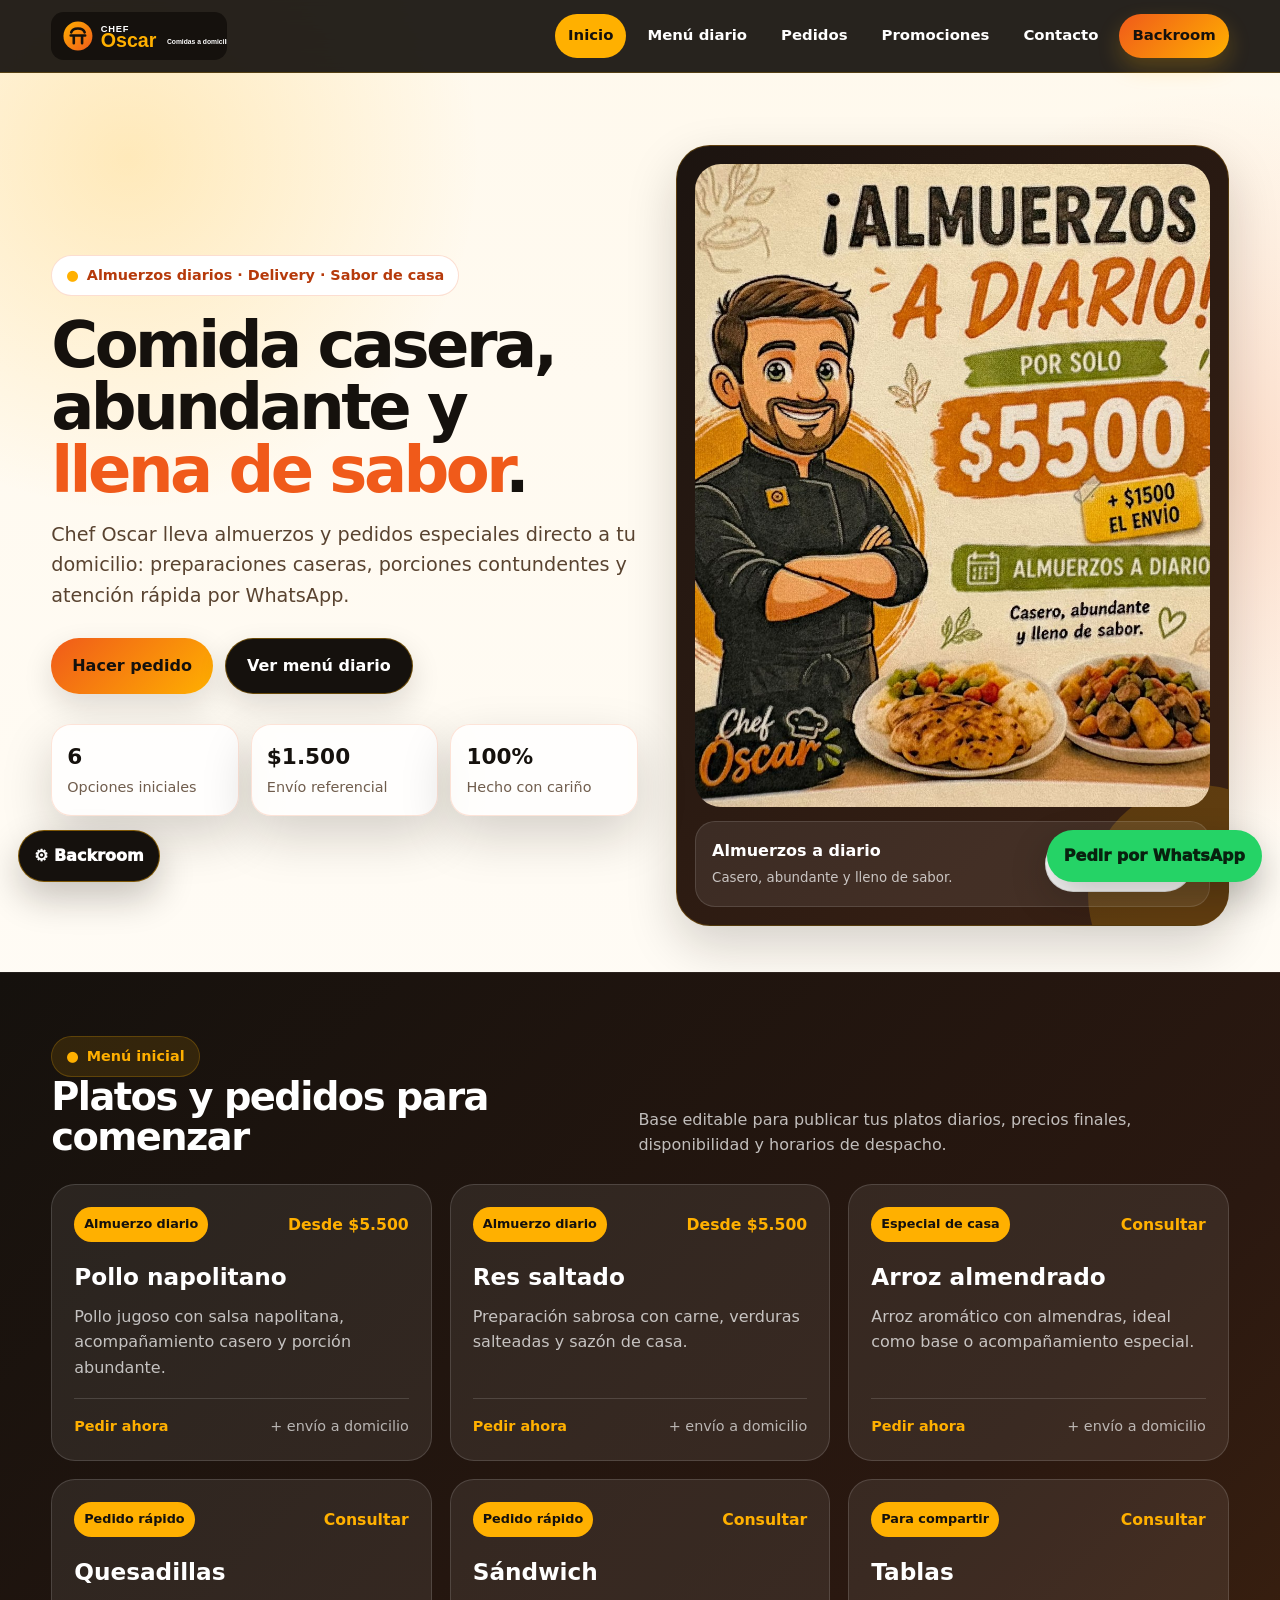
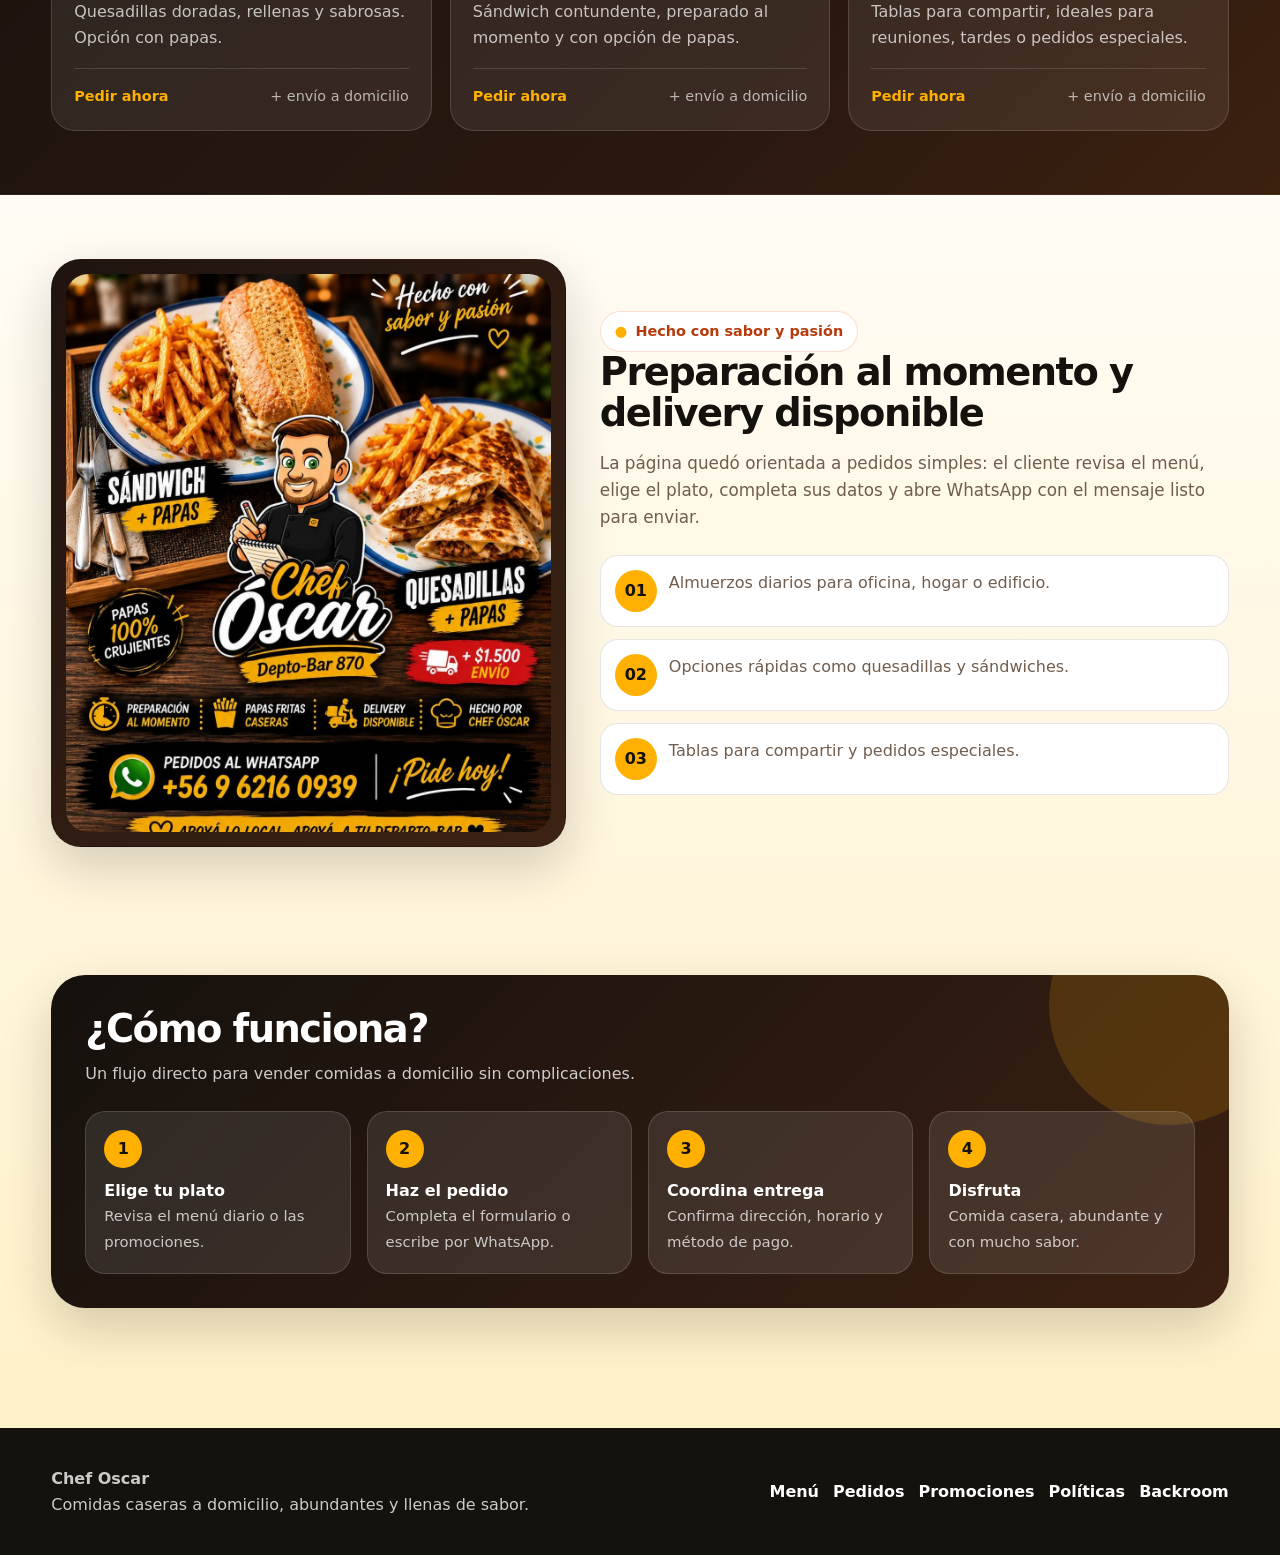
==== commit aeb5951c: "se incorpora boton de backroom" ====
--- a/index.html
+++ b/index.html
@@ -3,11 +3,14 @@
 <head>
   <meta charset="utf-8">
   <meta name="viewport" content="width=device-width, initial-scale=1">
+  <meta http-equiv="Cache-Control" content="no-cache, no-store, must-revalidate">
+  <meta http-equiv="Pragma" content="no-cache">
+  <meta http-equiv="Expires" content="0">
   <title>Chef Oscar | Comidas caseras a domicilio</title>
   <meta name="description" content="Comidas caseras a domicilio, abundantes y llenas de sabor. Almuerzos diarios, quesadillas, sándwiches, tablas y pedidos por WhatsApp.">
   <meta name="theme-color" content="#15110d">
   <link rel="icon" href="assets/logo.svg" type="image/svg+xml">
-  <link rel="stylesheet" href="assets/styles.css?v=backroom-fix-20260623-2">
+  <link rel="stylesheet" href="assets/styles.css?v=backroom-acceso-20260623-3">
 </head>
 <body>
 <header class="topbar">
@@ -20,6 +23,7 @@
       <a href="pedidos.html">Pedidos</a>
       <a href="promociones.html">Promociones</a>
       <a href="contacto.html">Contacto</a>
+      <a href="backroom.html" class="admin-access">Backroom</a>
     </nav>
   </div>
 </header>
@@ -123,6 +127,7 @@
     </div>
   </section>
 </main>
+<a class="floating-admin" href="backroom.html" aria-label="Abrir backroom de administración">⚙ Backroom</a>
 <a class="floating-whatsapp" href="https://wa.me/56962160939?text=Hola%2C%20quiero%20hacer%20un%20pedido%20de%20comida%20a%20domicilio" target="_blank" rel="noreferrer">Pedir por WhatsApp</a>
 <footer class="footer">
   <div class="container footer-grid">
@@ -135,9 +140,10 @@
       <a href="pedidos.html">Pedidos</a>
       <a href="promociones.html">Promociones</a>
       <a href="politicas.html">Políticas</a>
+      <a href="backroom.html">Backroom</a>
     </div>
   </div>
 </footer>
-<script src="assets/script.js?v=backroom-fix-20260623-2"></script>
+<script src="assets/script.js?v=backroom-acceso-20260623-3"></script>
 </body>
 </html>
--- a/assets/styles.css
+++ b/assets/styles.css
@@ -47,3 +47,10 @@
 
 
 .status-line{display:flex;justify-content:space-between;align-items:center;gap:12px;margin:-6px 0 14px}.status-line small{color:var(--muted);font-weight:800}.section-dark .status-line small{color:rgba(255,255,255,.68)}.status-pill{display:inline-flex;align-items:center;justify-content:center;border-radius:999px;padding:6px 10px;font-size:.78rem;font-weight:950;white-space:nowrap}.status-pill.on{background:#d7f7df;color:#165b28}.status-pill.off{background:#ffe0d8;color:#93270f}.food-card.unavailable{opacity:.68;filter:grayscale(.12)}.row-muted td{color:#897868}.empty-state{grid-column:1/-1;background:rgba(255,255,255,.86);border:1px dashed rgba(21,17,13,.18);border-radius:22px;padding:24px;text-align:center;color:var(--muted);font-weight:900}.admin-shell{padding:34px 0 70px}.admin-lock{max-width:520px;margin:0 auto}.admin-panel{display:grid;gap:22px}.admin-toolbar{display:flex;gap:12px;justify-content:space-between;align-items:center;flex-wrap:wrap}.admin-message{min-height:24px;font-weight:900}.admin-message.ok{color:#165b28}.admin-message.error{color:#93270f}.admin-card{background:rgba(255,255,255,.9);border:1px solid rgba(21,17,13,.1);border-radius:var(--radius);box-shadow:var(--shadow);padding:24px}.admin-grid{display:grid;grid-template-columns:1fr 1.25fr;gap:22px;align-items:start}.admin-table table{min-width:920px}.admin-actions{display:flex;gap:8px;flex-wrap:wrap}.btn-table{border:0;border-radius:999px;padding:9px 11px;font-weight:950;cursor:pointer;background:var(--black);color:white}.btn-table.success{background:#1b7f3b}.btn-table.danger{background:#b33118}.btn-table:hover{filter:saturate(1.08);transform:translateY(-1px)}.switch-row{display:flex;gap:16px;flex-wrap:wrap;margin:12px 0 16px}.checkline{display:flex;align-items:center;gap:9px;font-weight:900;color:var(--black)}.checkline input{width:18px;height:18px}.admin-actions-main{display:flex;gap:10px;flex-wrap:wrap}.import-label{cursor:pointer}.live-preview{display:grid;grid-template-columns:repeat(3,1fr);gap:16px}.backroom-note{background:#fff3d3;border:1px solid rgba(255,176,0,.35);border-radius:18px;padding:14px;color:#60430f}.backroom-page .footer{margin-top:0}@media (max-width:930px){.admin-grid{grid-template-columns:1fr}.live-preview{grid-template-columns:1fr 1fr}}@media (max-width:640px){.live-preview{grid-template-columns:1fr}.admin-actions-main,.admin-toolbar{align-items:stretch;flex-direction:column}.admin-actions-main .btn,.admin-toolbar .btn{width:100%}}
+
+
+.menu a.admin-access{background:linear-gradient(135deg,var(--orange),var(--yellow));color:var(--black);box-shadow:0 10px 22px rgba(255,176,0,.22)}
+.menu a.admin-access:hover,.menu a.admin-access.active{filter:saturate(1.08);transform:translateY(-1px)}
+.floating-admin{position:fixed;left:18px;bottom:18px;z-index:61;background:var(--black);color:white;border:1px solid rgba(255,176,0,.45);border-radius:999px;padding:12px 15px;font-weight:950;box-shadow:0 16px 36px rgba(21,17,13,.24)}
+.floating-admin:hover{background:#000;transform:translateY(-1px)}
+@media (max-width:640px){.floating-admin{left:14px;right:auto;bottom:74px;padding:10px 13px;font-size:.9rem}.menu a.admin-access{text-align:center}}
